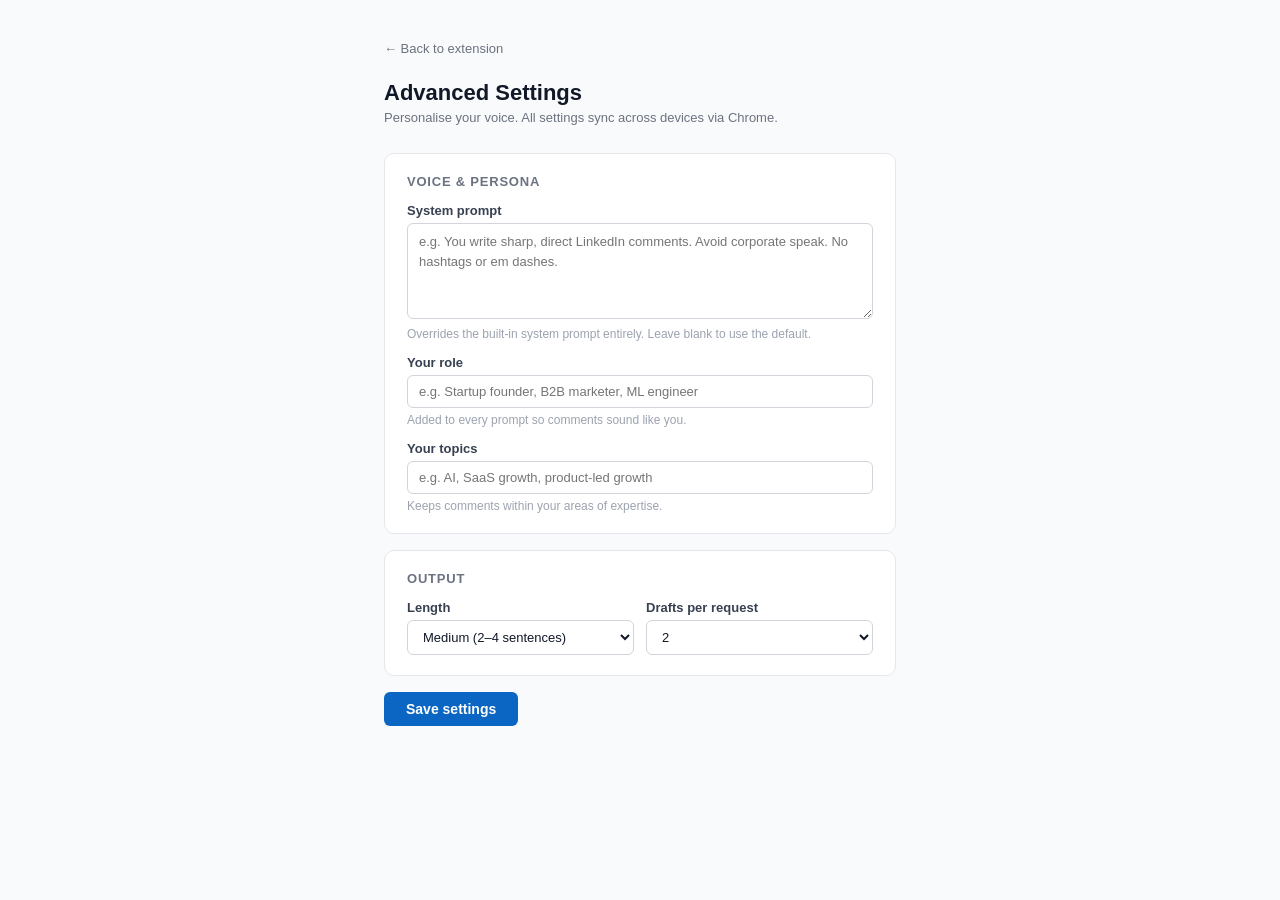
==== src/options.html @ abd2098b "Implement extension: fix DeepSeek parser, move advanced settings to top, simplify model selection - " ====
<!DOCTYPE html>
<html lang="en">
<head>
  <meta charset="UTF-8">
  <meta name="viewport" content="width=device-width, initial-scale=1">
  <title>Advanced Settings — Comment Engine</title>
  <style>
    *, *::before, *::after { box-sizing: border-box; margin: 0; padding: 0; }

    body {
      font-family: -apple-system, BlinkMacSystemFont, 'Segoe UI', sans-serif;
      font-size: 14px;
      color: #111827;
      background: #f9fafb;
      min-height: 100vh;
    }

    .page {
      max-width: 560px;
      margin: 0 auto;
      padding: 40px 24px 60px;
    }

    .back-link {
      display: inline-flex;
      align-items: center;
      gap: 5px;
      font-size: 13px;
      color: #6b7280;
      text-decoration: none;
      margin-bottom: 24px;
    }
    .back-link:hover { color: #0a66c2; }

    h1 {
      font-size: 22px;
      font-weight: 700;
      margin-bottom: 4px;
    }
    .subtitle {
      font-size: 13px;
      color: #6b7280;
      margin-bottom: 28px;
    }

    .card {
      background: #fff;
      border: 1px solid #e5e7eb;
      border-radius: 10px;
      padding: 20px 22px;
      margin-bottom: 16px;
    }
    .card-title {
      font-size: 13px;
      font-weight: 700;
      text-transform: uppercase;
      letter-spacing: 0.06em;
      color: #6b7280;
      margin-bottom: 14px;
    }

    label {
      display: block;
      font-size: 13px;
      font-weight: 600;
      color: #374151;
      margin-bottom: 5px;
      margin-top: 14px;
    }
    label:first-of-type { margin-top: 0; }

    input[type="text"],
    textarea,
    select {
      width: 100%;
      padding: 8px 11px;
      border: 1px solid #d1d5db;
      border-radius: 6px;
      font-size: 13px;
      color: #111827;
      background: #fff;
      outline: none;
      transition: border-color 0.12s;
      font-family: inherit;
    }
    input:focus, textarea:focus, select:focus { border-color: #0a66c2; }

    textarea {
      resize: vertical;
      min-height: 80px;
      line-height: 1.5;
    }

    .hint {
      font-size: 12px;
      color: #9ca3af;
      margin-top: 5px;
    }

    .row-2 {
      display: grid;
      grid-template-columns: 1fr 1fr;
      gap: 12px;
    }

    .btn-save {
      padding: 9px 22px;
      background: #0a66c2;
      color: #fff;
      font-size: 14px;
      font-weight: 600;
      border: none;
      border-radius: 6px;
      cursor: pointer;
      transition: opacity 0.12s;
    }
    .btn-save:hover { opacity: 0.88; }

    #status {
      display: inline-block;
      margin-left: 12px;
      font-size: 13px;
      color: #16a34a;
      vertical-align: middle;
    }
  </style>
</head>
<body>
<div class="page">

  <a class="back-link" href="#" onclick="window.close(); return false;">
    ← Back to extension
  </a>

  <h1>Advanced Settings</h1>
  <p class="subtitle">Personalise your voice. All settings sync across devices via Chrome.</p>

  <!-- Voice & Persona -->
  <div class="card">
    <div class="card-title">Voice &amp; Persona</div>

    <label for="systemPrompt">System prompt</label>
    <textarea id="systemPrompt" rows="4"
      placeholder="e.g. You write sharp, direct LinkedIn comments. Avoid corporate speak. No hashtags or em dashes."></textarea>
    <p class="hint">Overrides the built-in system prompt entirely. Leave blank to use the default.</p>

    <label for="role">Your role</label>
    <input type="text" id="role" placeholder="e.g. Startup founder, B2B marketer, ML engineer">
    <p class="hint">Added to every prompt so comments sound like you.</p>

    <label for="topics">Your topics</label>
    <input type="text" id="topics" placeholder="e.g. AI, SaaS growth, product-led growth">
    <p class="hint">Keeps comments within your areas of expertise.</p>
  </div>

  <!-- Output shape -->
  <div class="card">
    <div class="card-title">Output</div>
    <div class="row-2">
      <div>
        <label for="length">Length</label>
        <select id="length">
          <option value="short">Short (1–2 sentences)</option>
          <option value="medium" selected>Medium (2–4 sentences)</option>
          <option value="long">Long (4–6 sentences)</option>
        </select>
      </div>
      <div>
        <label for="draftCount">Drafts per request</label>
        <select id="draftCount">
          <option value="1">1</option>
          <option value="2" selected>2</option>
          <option value="3">3</option>
        </select>
      </div>
    </div>
  </div>

  <button class="btn-save" id="save">Save settings</button>
  <span id="status"></span>

</div>

<script>
  const $ = id => document.getElementById(id);

  const KEYS = ['systemPrompt', 'role', 'topics', 'length', 'draftCount'];

  chrome.storage.sync.get(
    { systemPrompt: '', role: '', topics: '', length: 'medium', draftCount: '2' },
    data => {
      KEYS.forEach(k => {
        if ($( k)) $(k).value = data[k] ?? '';
      });
    }
  );

  $('save').addEventListener('click', () => {
    const data = {};
    KEYS.forEach(k => { data[k] = $(k).value.trim(); });
    chrome.storage.sync.set(data, () => {
      const s = $('status');
      s.textContent = 'Saved!';
      setTimeout(() => { s.textContent = ''; }, 1800);
    });
  });
</script>
</body>
</html>
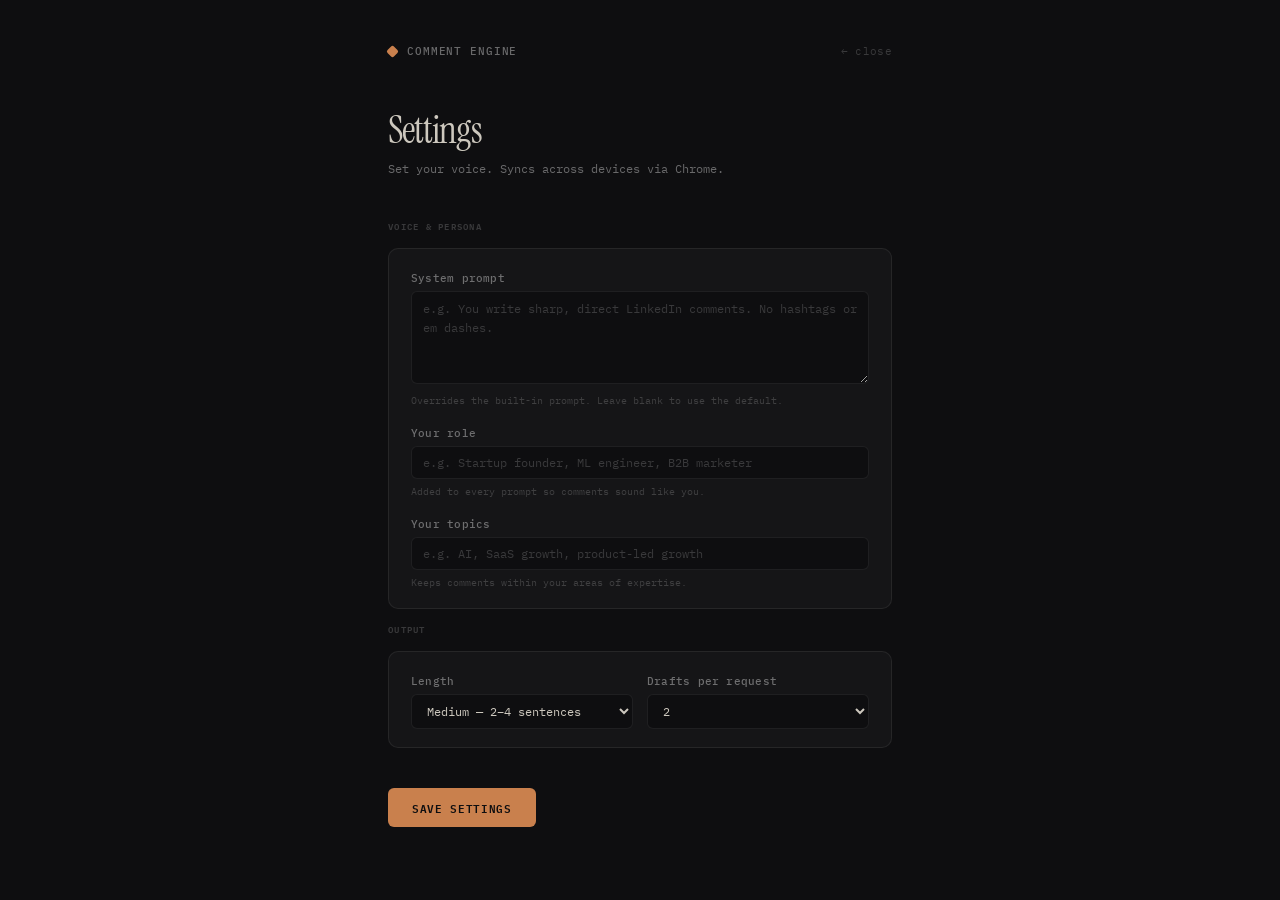
==== commit 181c384c: "Restyle popup and options to match dark brand theme Both pages now use the same palette as the landi" ====
--- a/src/options.html
+++ b/src/options.html
@@ -3,69 +3,122 @@
 <head>
   <meta charset="UTF-8">
   <meta name="viewport" content="width=device-width, initial-scale=1">
-  <title>Advanced Settings — Comment Engine</title>
+  <title>Settings — Comment Engine</title>
+  <link rel="preconnect" href="https://fonts.googleapis.com">
+  <link href="https://fonts.googleapis.com/css2?family=Instrument+Serif:ital@0;1&family=IBM+Plex+Mono:wght@400;500;600&display=swap" rel="stylesheet">
   <style>
+    :root {
+      --bg:          #0e0e10;
+      --surface:     #151517;
+      --border:      rgba(255,255,255,0.07);
+      --text:        #cdc8be;
+      --text-dim:    rgba(255,255,255,0.38);
+      --text-faint:  rgba(255,255,255,0.18);
+      --accent:      #c9804d;
+      --accent-soft: rgba(201,128,77,0.12);
+      --serif:       'Instrument Serif', Georgia, serif;
+      --mono:        'IBM Plex Mono', 'SF Mono', Menlo, monospace;
+    }
+
     *, *::before, *::after { box-sizing: border-box; margin: 0; padding: 0; }
 
+    html { -webkit-font-smoothing: antialiased; }
+
     body {
-      font-family: -apple-system, BlinkMacSystemFont, 'Segoe UI', sans-serif;
-      font-size: 14px;
-      color: #111827;
-      background: #f9fafb;
+      font-family: var(--mono);
+      font-size: 13px;
+      color: var(--text);
+      background: var(--bg);
       min-height: 100vh;
     }
 
     .page {
       max-width: 560px;
       margin: 0 auto;
-      padding: 40px 24px 60px;
+      padding: 44px 28px 72px;
+    }
+
+    /* ── Nav ── */
+    .nav {
+      display: flex;
+      align-items: center;
+      gap: 10px;
+      margin-bottom: 52px;
+    }
+
+    .diamond {
+      width: 9px;
+      height: 9px;
+      background: var(--accent);
+      border-radius: 2px;
+      transform: rotate(45deg);
+      flex-shrink: 0;
+    }
+
+    .nav-name {
+      font-size: 11px;
+      font-weight: 500;
+      letter-spacing: 0.08em;
+      text-transform: uppercase;
+      color: var(--text-dim);
     }
 
     .back-link {
-      display: inline-flex;
-      align-items: center;
-      gap: 5px;
-      font-size: 13px;
-      color: #6b7280;
+      margin-left: auto;
+      font-size: 11px;
+      color: var(--text-faint);
       text-decoration: none;
-      margin-bottom: 24px;
-    }
-    .back-link:hover { color: #0a66c2; }
-
+      letter-spacing: 0.03em;
+      transition: color 0.15s;
+    }
+    .back-link:hover { color: var(--accent); }
+
+    /* ── Heading ── */
     h1 {
-      font-size: 22px;
-      font-weight: 700;
-      margin-bottom: 4px;
-    }
+      font-family: var(--serif);
+      font-weight: 400;
+      font-size: 38px;
+      line-height: 1.08;
+      letter-spacing: -0.02em;
+      color: var(--text);
+      margin-bottom: 8px;
+    }
+
     .subtitle {
-      font-size: 13px;
-      color: #6b7280;
-      margin-bottom: 28px;
-    }
-
+      font-size: 12px;
+      color: var(--text-dim);
+      margin-bottom: 40px;
+      line-height: 1.6;
+    }
+
+    /* ── Section label ── */
+    .section-label {
+      font-size: 9px;
+      font-weight: 600;
+      text-transform: uppercase;
+      letter-spacing: 0.14em;
+      color: var(--text-faint);
+      margin-bottom: 14px;
+    }
+
+    /* ── Cards ── */
     .card {
-      background: #fff;
-      border: 1px solid #e5e7eb;
+      border: 1px solid var(--border);
       border-radius: 10px;
-      padding: 20px 22px;
-      margin-bottom: 16px;
-    }
-    .card-title {
-      font-size: 13px;
-      font-weight: 700;
-      text-transform: uppercase;
-      letter-spacing: 0.06em;
-      color: #6b7280;
-      margin-bottom: 14px;
-    }
-
+      padding: 22px 22px 18px;
+      background: var(--surface);
+      margin-bottom: 12px;
+    }
+
+    /* ── Form elements ── */
     label {
       display: block;
-      font-size: 13px;
-      font-weight: 600;
-      color: #374151;
-      margin-bottom: 5px;
-      margin-top: 14px;
+      font-size: 11px;
+      font-weight: 500;
+      color: var(--text-dim);
+      margin-bottom: 6px;
+      margin-top: 18px;
+      letter-spacing: 0.02em;
     }
     label:first-of-type { margin-top: 0; }
 
@@ -74,78 +127,90 @@
     select {
       width: 100%;
       padding: 8px 11px;
-      border: 1px solid #d1d5db;
+      border: 1px solid var(--border);
       border-radius: 6px;
-      font-size: 13px;
-      color: #111827;
-      background: #fff;
+      font-family: var(--mono);
+      font-size: 12px;
+      color: var(--text);
+      background: var(--bg);
       outline: none;
-      transition: border-color 0.12s;
-      font-family: inherit;
-    }
-    input:focus, textarea:focus, select:focus { border-color: #0a66c2; }
+      transition: border-color 0.15s;
+    }
+    input::placeholder,
+    textarea::placeholder { color: var(--text-faint); }
+    input:focus, textarea:focus, select:focus { border-color: var(--accent); }
+
+    select option { background: var(--surface); }
 
     textarea {
       resize: vertical;
-      min-height: 80px;
+      min-height: 88px;
+      line-height: 1.55;
+    }
+
+    .hint {
+      font-size: 10px;
+      color: var(--text-faint);
+      margin-top: 5px;
       line-height: 1.5;
-    }
-
-    .hint {
-      font-size: 12px;
-      color: #9ca3af;
-      margin-top: 5px;
     }
 
     .row-2 {
       display: grid;
       grid-template-columns: 1fr 1fr;
-      gap: 12px;
-    }
-
+      gap: 14px;
+    }
+
+    /* ── Save button ── */
     .btn-save {
-      padding: 9px 22px;
-      background: #0a66c2;
-      color: #fff;
-      font-size: 14px;
+      padding: 10px 24px;
+      background: var(--accent);
+      color: var(--bg);
+      font-family: var(--mono);
+      font-size: 11px;
       font-weight: 600;
+      letter-spacing: 0.06em;
+      text-transform: uppercase;
       border: none;
       border-radius: 6px;
       cursor: pointer;
       transition: opacity 0.12s;
-    }
-    .btn-save:hover { opacity: 0.88; }
+      margin-top: 28px;
+    }
+    .btn-save:hover { opacity: 0.85; }
 
     #status {
       display: inline-block;
-      margin-left: 12px;
-      font-size: 13px;
-      color: #16a34a;
+      margin-left: 14px;
+      font-size: 11px;
+      color: var(--accent);
       vertical-align: middle;
+      letter-spacing: 0.04em;
     }
   </style>
 </head>
 <body>
 <div class="page">
 
-  <a class="back-link" href="#" onclick="window.close(); return false;">
-    ← Back to extension
-  </a>
-
-  <h1>Advanced Settings</h1>
-  <p class="subtitle">Personalise your voice. All settings sync across devices via Chrome.</p>
+  <nav class="nav">
+    <div class="diamond"></div>
+    <span class="nav-name">Comment Engine</span>
+    <a class="back-link" href="#" onclick="window.close(); return false;">← close</a>
+  </nav>
+
+  <h1>Settings</h1>
+  <p class="subtitle">Set your voice. Syncs across devices via Chrome.</p>
 
   <!-- Voice & Persona -->
+  <div class="section-label">Voice &amp; Persona</div>
   <div class="card">
-    <div class="card-title">Voice &amp; Persona</div>
-
     <label for="systemPrompt">System prompt</label>
     <textarea id="systemPrompt" rows="4"
-      placeholder="e.g. You write sharp, direct LinkedIn comments. Avoid corporate speak. No hashtags or em dashes."></textarea>
-    <p class="hint">Overrides the built-in system prompt entirely. Leave blank to use the default.</p>
+      placeholder="e.g. You write sharp, direct LinkedIn comments. No hashtags or em dashes."></textarea>
+    <p class="hint">Overrides the built-in prompt. Leave blank to use the default.</p>
 
     <label for="role">Your role</label>
-    <input type="text" id="role" placeholder="e.g. Startup founder, B2B marketer, ML engineer">
+    <input type="text" id="role" placeholder="e.g. Startup founder, ML engineer, B2B marketer">
     <p class="hint">Added to every prompt so comments sound like you.</p>
 
     <label for="topics">Your topics</label>
@@ -153,16 +218,16 @@
     <p class="hint">Keeps comments within your areas of expertise.</p>
   </div>
 
-  <!-- Output shape -->
+  <!-- Output -->
+  <div class="section-label">Output</div>
   <div class="card">
-    <div class="card-title">Output</div>
     <div class="row-2">
       <div>
         <label for="length">Length</label>
         <select id="length">
-          <option value="short">Short (1–2 sentences)</option>
-          <option value="medium" selected>Medium (2–4 sentences)</option>
-          <option value="long">Long (4–6 sentences)</option>
+          <option value="short">Short — 1–2 sentences</option>
+          <option value="medium" selected>Medium — 2–4 sentences</option>
+          <option value="long">Long — 4–6 sentences</option>
         </select>
       </div>
       <div>
@@ -183,16 +248,11 @@
 
 <script>
   const $ = id => document.getElementById(id);
-
   const KEYS = ['systemPrompt', 'role', 'topics', 'length', 'draftCount'];
 
   chrome.storage.sync.get(
     { systemPrompt: '', role: '', topics: '', length: 'medium', draftCount: '2' },
-    data => {
-      KEYS.forEach(k => {
-        if ($( k)) $(k).value = data[k] ?? '';
-      });
-    }
+    data => { KEYS.forEach(k => { if ($(k)) $(k).value = data[k] ?? ''; }); }
   );
 
   $('save').addEventListener('click', () => {
@@ -200,7 +260,7 @@
     KEYS.forEach(k => { data[k] = $(k).value.trim(); });
     chrome.storage.sync.set(data, () => {
       const s = $('status');
-      s.textContent = 'Saved!';
+      s.textContent = 'Saved.';
       setTimeout(() => { s.textContent = ''; }, 1800);
     });
   });
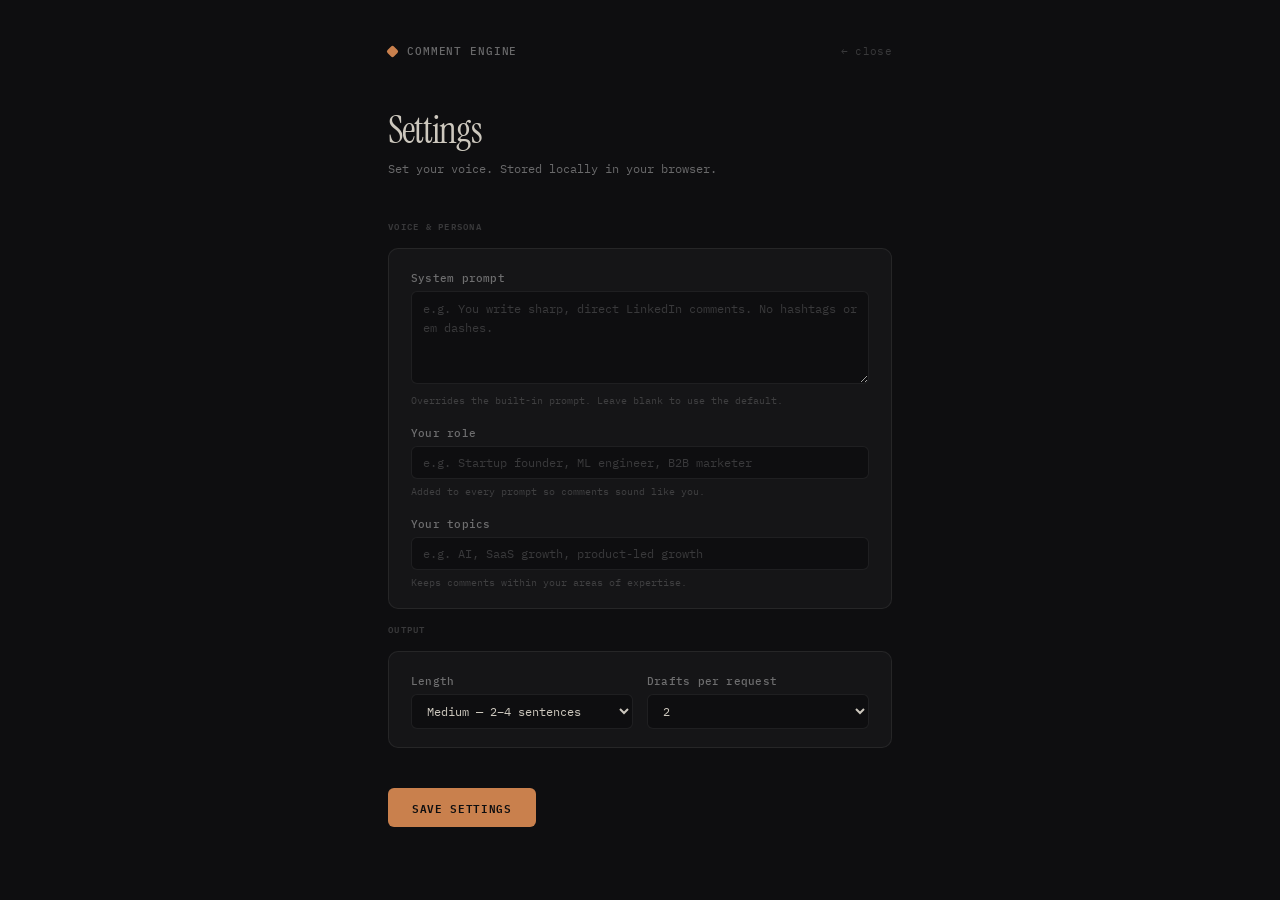
==== commit 09df1b7b: "Clean up extension: model fallback, debounced observer, abort support - providers.js: add MODEL_DEFA" ====
--- a/src/options.html
+++ b/src/options.html
@@ -195,11 +195,11 @@
   <nav class="nav">
     <div class="diamond"></div>
     <span class="nav-name">Comment Engine</span>
-    <a class="back-link" href="#" onclick="window.close(); return false;">← close</a>
+    <a class="back-link" href="#" id="close-link">← close</a>
   </nav>
 
   <h1>Settings</h1>
-  <p class="subtitle">Set your voice. Syncs across devices via Chrome.</p>
+  <p class="subtitle">Set your voice. Stored locally in your browser.</p>
 
   <!-- Voice & Persona -->
   <div class="section-label">Voice &amp; Persona</div>
@@ -246,24 +246,6 @@
 
 </div>
 
-<script>
-  const $ = id => document.getElementById(id);
-  const KEYS = ['systemPrompt', 'role', 'topics', 'length', 'draftCount'];
-
-  chrome.storage.sync.get(
-    { systemPrompt: '', role: '', topics: '', length: 'medium', draftCount: '2' },
-    data => { KEYS.forEach(k => { if ($(k)) $(k).value = data[k] ?? ''; }); }
-  );
-
-  $('save').addEventListener('click', () => {
-    const data = {};
-    KEYS.forEach(k => { data[k] = $(k).value.trim(); });
-    chrome.storage.sync.set(data, () => {
-      const s = $('status');
-      s.textContent = 'Saved.';
-      setTimeout(() => { s.textContent = ''; }, 1800);
-    });
-  });
-</script>
+<script src="options.js"></script>
 </body>
 </html>
